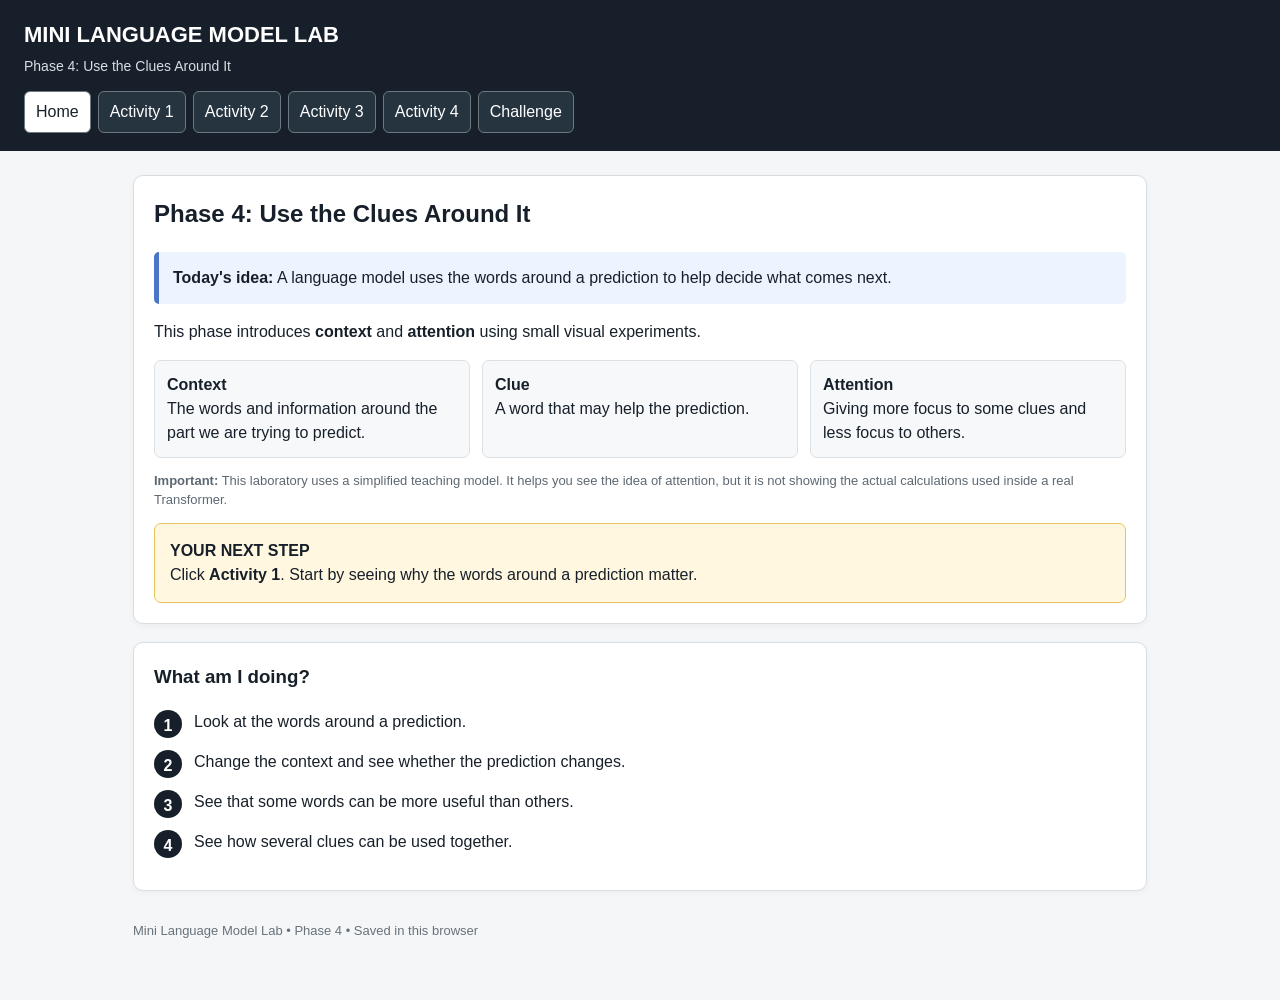
==== ai-tokens/tokens-phase4.html @ fa50ce18 "phase 4 instruction" ====
<!DOCTYPE html>
<html lang="en">
<head>
<meta charset="UTF-8">
<meta name="viewport" content="width=device-width, initial-scale=1.0">
<title>Mini Language Model Lab - Phase 4</title>
<style>
*{box-sizing:border-box}
body{margin:0;font-family:Arial,Helvetica,sans-serif;background:#f4f6f8;color:#17202a;line-height:1.5}
button,input{font:inherit}
button{cursor:pointer}
header{background:#17202a;color:#fff;padding:18px 24px;position:sticky;top:0;z-index:5}
header h1{margin:0;font-size:22px}
header p{margin:5px 0 0;color:#d7dde3;font-size:14px}
nav{display:flex;gap:7px;flex-wrap:wrap;margin-top:14px}
nav button{border:1px solid #6d7780;background:#263440;color:#fff;padding:8px 11px;border-radius:6px}
nav button.active{background:#fff;color:#17202a}
main{max-width:1050px;margin:24px auto;padding:0 18px}
.card{background:#fff;border:1px solid #d8dde2;border-radius:10px;padding:20px;margin-bottom:18px;box-shadow:0 2px 7px rgba(0,0,0,.04)}
h2,h3{margin-top:0}
.small{font-size:13px;color:#5d6872}
.idea{background:#eef4ff;border-left:5px solid #4b74c6;padding:14px;border-radius:5px}
.next{background:#fff7df;border:1px solid #e5c45c;padding:15px;border-radius:7px}
.activity{display:none}.activity.active{display:block}
.progress{height:9px;background:#e3e7eb;border-radius:10px;overflow:hidden;margin:10px 0}
.progress span{display:block;height:100%;width:0;background:#4b74c6}
button.primary{background:#1d5fbf;color:white;border:0;border-radius:6px;padding:10px 15px}
button.secondary{background:#eef1f4;color:#17202a;border:1px solid #c8ced4;border-radius:6px;padding:9px 13px}
button:disabled{opacity:.5;cursor:not-allowed}
.row{display:flex;gap:9px;flex-wrap:wrap;margin-top:12px}
.step{display:flex;gap:12px;margin:12px 0}.num{width:28px;height:28px;border-radius:50%;background:#17202a;color:#fff;text-align:center;padding-top:4px;font-weight:bold;flex:none}
.info-grid{display:grid;grid-template-columns:repeat(auto-fit,minmax(220px,1fr));gap:12px}
.info{background:#f7f8fa;border:1px solid #dce1e5;padding:12px;border-radius:7px}
.sentence{font-size:22px;line-height:1.9;padding:18px;background:#f7f8fa;border:1px solid #dce1e5;border-radius:8px}
.word{display:inline-block;padding:3px 6px;margin:1px;border-radius:5px}
.word.clickable{cursor:pointer}
.word.clickable:hover{outline:2px solid #9aa7b3}
.word.target{background:#17202a;color:#fff}
.word.high{background:#c7dcff;outline:2px solid #4b74c6}
.word.medium{background:#e5efff;outline:1px solid #8aa8d8}
.word.low{background:#f1f2f3}
.blank{display:inline-block;min-width:78px;padding:2px 8px;border-bottom:3px solid #17202a;text-align:center}
.prediction-grid{display:grid;grid-template-columns:1fr 1fr;gap:12px}
.prediction-card{background:#f8f9fb;border:1px solid #dce1e5;border-radius:8px;padding:14px}
.prediction{display:grid;grid-template-columns:90px 1fr 55px;gap:8px;align-items:center;padding:8px 0;border-bottom:1px solid #e5e8ee}
.prediction:last-child{border-bottom:0}
.bar{height:12px;background:#e3e7eb;border-radius:99px;overflow:hidden}.bar span{display:block;height:100%;background:#4b74c6}
.percent{text-align:right;font-weight:bold}
.focus-row{display:grid;grid-template-columns:110px 1fr 70px;gap:10px;align-items:center;margin:9px 0}
.focusbar{height:14px;background:#e3e7eb;border-radius:99px;overflow:hidden}.focusbar span{display:block;height:100%;background:#4b74c6}
.choice{border:1px solid #d4d9de;border-radius:7px;padding:11px;margin:7px 0;background:#fff;cursor:pointer;text-align:left;width:100%}
.choice:hover{background:#f4f6f8}.choice.selected{border-color:#4b74c6;background:#eef4ff}.choice.correct{border-color:#4d8a5b;background:#eaf5ec}.choice.wrong{border-color:#b34b4b;background:#faeded}
.feedback{padding:12px;border-radius:6px;margin-top:10px;display:none}.good{background:#eaf5ec;border:1px solid #8abd93}.bad{background:#faeded;border:1px solid #d79797}
.result{background:#f8f9fb;border:1px solid #dce1e5;border-radius:8px;padding:14px;margin-top:12px}
.hidden{display:none}
@media(max-width:800px){.prediction-grid{grid-template-columns:1fr}.sentence{font-size:19px}}
footer{max-width:1050px;margin:30px auto;padding:0 18px 30px;color:#68727c;font-size:13px}
</style>
</head>
<body>
<header>
  <h1>MINI LANGUAGE MODEL LAB</h1>
  <p>Phase 4: Use the Clues Around It</p>
  <nav>
    <button data-act="home" class="active">Home</button>
    <button data-act="a1">Activity 1</button>
    <button data-act="a2">Activity 2</button>
    <button data-act="a3">Activity 3</button>
    <button data-act="a4">Activity 4</button>
    <button data-act="a5">Challenge</button>
  </nav>
</header>

<main>
<section id="home" class="activity active">
  <div class="card">
    <h2>Phase 4: Use the Clues Around It</h2>
    <div class="idea"><b>Today's idea:</b> A language model uses the words around a prediction to help decide what comes next.</div>
    <p>This phase introduces <b>context</b> and <b>attention</b> using small visual experiments.</p>
    <div class="info-grid">
      <div class="info"><b>Context</b><br>The words and information around the part we are trying to predict.</div>
      <div class="info"><b>Clue</b><br>A word that may help the prediction.</div>
      <div class="info"><b>Attention</b><br>Giving more focus to some clues and less focus to others.</div>
    </div>
    <p class="small"><b>Important:</b> This laboratory uses a simplified teaching model. It helps you see the idea of attention, but it is not showing the actual calculations used inside a real Transformer.</p>
    <div class="next"><b>YOUR NEXT STEP</b><br>Click <b>Activity 1</b>. Start by seeing why the words around a prediction matter.</div>
  </div>
  <div class="card">
    <h3>What am I doing?</h3>
    <div class="step"><div class="num">1</div><div>Look at the words around a prediction.</div></div>
    <div class="step"><div class="num">2</div><div>Change the context and see whether the prediction changes.</div></div>
    <div class="step"><div class="num">3</div><div>See that some words can be more useful than others.</div></div>
    <div class="step"><div class="num">4</div><div>See how several clues can be used together.</div></div>
  </div>
</section>

<section id="a1" class="activity">
  <div class="card">
    <h2>Activity 1: Context Matters</h2>
    <p><b>Context</b> means the information around what the model is trying to predict.</p>
    <p>Look at the same ending in two different situations.</p>
    <div class="prediction-grid">
      <div class="prediction-card">
        <h3>Sentence A</h3>
        <div class="sentence">The robot went to the garage and opened the <span class="blank">___</span>.</div>
        <button class="primary" onclick="showPrediction1('garage')">Show Prediction</button>
        <div id="predA1" class="result hidden"></div>
      </div>
      <div class="prediction-card">
        <h3>Sentence B</h3>
        <div class="sentence">The robot went to the kitchen and opened the <span class="blank">___</span>.</div>
        <button class="primary" onclick="showPrediction1('kitchen')">Show Prediction</button>
        <div id="predB1" class="result hidden"></div>
      </div>
    </div>
    <div class="next"><b>THINK</b><br>The last few words before the blank were not the same. Did the useful clues change?</div>
    <button class="primary" onclick="go('a2')">Continue</button>
  </div>
</section>

<section id="a2" class="activity">
  <div class="card">
    <h2>Activity 2: Change the Context</h2>
    <p>Change one part of the sentence. Then see how the next-word prediction changes.</p>
    <div class="sentence" id="editableSentence">The robot walked into the <span class="blank">___</span> and looked around.</div>
    <div class="row">
      <button class="choice" id="ctxRoom" onclick="setContext2('room')">room</button>
      <button class="choice" id="ctxForest" onclick="setContext2('forest')">forest</button>
      <button class="choice" id="ctxKitchen" onclick="setContext2('kitchen')">kitchen</button>
    </div>
    <button class="primary" onclick="showPrediction2()">Show Prediction</button>
    <div id="predA2" class="result hidden"></div>
    <div class="next"><b>YOUR NEXT STEP</b><br>Choose <b>room</b>. Show the prediction. Then choose <b>kitchen</b> and show it again.</div>
    <button class="secondary" onclick="go('a1')">Back</button>
    <button class="primary" onclick="go('a3')">Continue</button>
  </div>
</section>

<section id="a3" class="activity">
  <div class="card">
    <h2>Activity 3: Attention Is Focusing</h2>
    <p>The model does not need every word to be equally useful. In this simple example, some words give stronger clues than others.</p>
    <div class="sentence" id="attentionSentence"></div>
    <button class="primary" onclick="showAttention3()">Show What the Model Focuses On</button>
    <div id="attentionResult" class="result hidden"></div>
    <div class="result">
      <b>Simple meaning:</b><br>
      Attention means giving more focus to some words and less focus to others.
    </div>
    <div class="next"><b>THINK</b><br>Which words received the strongest focus? Why might those words be useful for predicting what happens next?</div>
    <button class="secondary" onclick="go('a2')">Back</button>
    <button class="primary" onclick="go('a4')">Continue</button>
  </div>
</section>

<section id="a4" class="activity">
  <div class="card">
    <h2>Activity 4: Use Several Clues</h2>
    <p>A prediction can use more than one useful clue at the same time.</p>
    <div class="sentence" id="severalSentence"></div>
    <button class="primary" onclick="showSeveral4()">Show Useful Clues</button>
    <div id="severalResult" class="result hidden"></div>
    <div class="next"><b>YOUR NEXT STEP</b><br>Look at all the highlighted words. Notice that the model can use several clues together, not just one word.</div>
    <button class="secondary" onclick="go('a3')">Back</button>
    <button class="primary" onclick="go('a5')">Continue</button>
  </div>
</section>

<section id="a5" class="activity">
  <div class="card">
    <h2>Challenge: What Should the Model Focus On?</h2>
    <p>Read the sentence. Imagine that the model wants to predict what happens next.</p>
    <div class="sentence">The robot carried the heavy box into the dark room.</div>
    <p><b>Choose the 2 or 3 words you think would be useful clues for predicting what happens next.</b></p>
    <div id="challengeChoices"></div>
    <button class="primary" id="revealChallenge">Show the Model's Clues</button>
    <div id="challengeResult" class="result hidden"></div>
    <div class="result">
      <b>Remember:</b> A useful clue is not a guarantee. Attention can help a model focus, but it does not mean the model perfectly understands the world.
    </div>
    <button class="secondary" onclick="go('a4')">Back</button>
  </div>
</section>
</main>

<footer>Mini Language Model Lab • Phase 4 • Saved in this browser</footer>

<script>
const A1={
 garage:[
  ['car',50],['box',25],['door',25]
 ],
 kitchen:[
  ['door',50],['cabinet',25],['box',25]
 ]
};
let context2='room';

function esc(s){
 return String(s).replace(/[&<>"']/g,m=>({'&':'&amp;','<':'&lt;','>':'&gt;','"':'&quot;',"'":'&#39;'}[m]));
}
function predictionHTML(items){
 return items.map(([w,p])=>`<div class="prediction"><b>${esc(w)}</b><div class="bar"><span style="width:${p}%"></span></div><div class="percent">${p}%</div></div>`).join('');
}
function showPrediction1(kind){
 const id=kind==='garage'?'predA1':'predB1';
 const box=document.getElementById(id);
 box.classList.remove('hidden');
 box.innerHTML='<b>Possible next words</b>'+predictionHTML(A1[kind])+
 '<p class="small">The percentages in this teaching example represent how strongly the simplified model favors each choice.</p>';
}
function setContext2(value){
 context2=value;
 document.querySelectorAll('#a2 .choice').forEach(b=>b.classList.remove('selected'));
 const id={room:'ctxRoom',forest:'ctxForest',kitchen:'ctxKitchen'}[value];
 document.getElementById(id).classList.add('selected');
 document.getElementById('editableSentence').innerHTML=`The robot walked into the <b>${esc(value)}</b> and looked around the <span class="blank">___</span>.`;
 document.getElementById('predA2').classList.add('hidden');
}
function showPrediction2(){
 const maps={
  room:[['door',60],['table',25],['chair',15]],
  forest:[['trees',60],['river',25],['cave',15]],
  kitchen:[['table',50],['fridge',35],['door',15]]
 };
 const box=document.getElementById('predA2');
 box.classList.remove('hidden');
 box.innerHTML='<b>Possible next words</b>'+predictionHTML(maps[context2])+
 '<p class="small">Changing the surrounding words changed the prediction choices.</p>';
}
const attentionWords=['The','robot','carried','the','heavy','box','into','the','dark','room'];
const severalWords=['The','robot','carried','the','heavy','box','into','the','dark','room','.'];
function renderWords(words,classes={}){
 return words.map((w,i)=>{
   const c=classes[i]?classes[i]:'';
   return `<span class="word ${c}">${esc(w)}</span>`;
 }).join(' ');
}
function showAttention3(){
 const weights={1:['robot','high'],4:['heavy','high'],5:['box','high'],8:['dark','medium'],9:['room','medium']};
 const classes={};
 Object.keys(weights).forEach(i=>classes[i]=weights[i][1]);
 document.getElementById('attentionSentence').innerHTML=renderWords(attentionWords,classes);
 const rows=[
  ['box',90,'Strong'],
  ['heavy',80,'Strong'],
  ['robot',70,'Strong'],
  ['room',50,'Some'],
  ['dark',45,'Some']
 ];
 document.getElementById('attentionResult').classList.remove('hidden');
 document.getElementById('attentionResult').innerHTML='<b>Simple focus estimate</b>'+
 rows.map(([w,p,l])=>`<div class="focus-row"><b>${w}</b><div class="focusbar"><span style="width:${p}%"></span></div><span>${l}</span></div>`).join('')+
 '<p class="small">In this teaching example, the model gives more focus to words that describe the important object and situation.</p>';
}
function showSeveral4(){
 const classes={1:'high',4:'high',5:'high',8:'medium',9:'medium'};
 document.getElementById('severalSentence').innerHTML=renderWords(severalWords,classes);
 document.getElementById('severalResult').classList.remove('hidden');
 document.getElementById('severalResult').innerHTML=
 '<b>Several clues are being used.</b><p>The highlighted words work together: <b>robot</b>, <b>heavy</b>, <b>box</b>, <b>dark</b>, and <b>room</b>. The model is not forced to use only one clue.</p>';
}
const challengeWords=['robot','carried','heavy','box','dark','room','the','into'];
const strongest=new Set(['robot','heavy','box','room']);
const selected=new Set();
function makeChallenge(){
 const c=document.getElementById('challengeChoices');
 c.innerHTML='';
 challengeWords.forEach(w=>{
  const b=document.createElement('button');
  b.className='choice';
  b.textContent=w;
  b.onclick=()=>{
    if(selected.has(w)){selected.delete(w);b.classList.remove('selected')}
    else{selected.add(w);b.classList.add('selected')}
  };
  c.appendChild(b);
 });
}
document.getElementById('revealChallenge').onclick=()=>{
 const box=document.getElementById('challengeResult');
 box.classList.remove('hidden');
 const picked=[...selected];
 const good=picked.filter(x=>strongest.has(x)).length;
 document.querySelectorAll('#challengeChoices .choice').forEach(b=>{
   if(strongest.has(b.textContent)) b.classList.add('correct');
   else if(selected.has(b.textContent)) b.classList.add('wrong');
 });
 box.innerHTML='<b>Model clues in this teaching example:</b> robot, heavy, box, room.'+
 '<p>You selected '+(picked.length?picked.join(', '):'no words')+'. The point is not to find a perfect answer. The model can use several useful pieces of context together.</p>';
};

function go(id){
 document.querySelectorAll('.activity').forEach(x=>x.classList.remove('active'));
 document.getElementById(id).classList.add('active');
 document.querySelectorAll('nav button').forEach(x=>x.classList.toggle('active',x.dataset.act===id));
 window.scrollTo({top:0,behavior:'smooth'});
 localStorage.setItem('phase4_last',id);
}
document.querySelectorAll('nav button').forEach(b=>b.onclick=()=>go(b.dataset.act));

document.getElementById('attentionSentence').innerHTML=renderWords(attentionWords);
document.getElementById('severalSentence').innerHTML=renderWords(severalWords);
makeChallenge();

const last=localStorage.getItem('phase4_last');
if(last && document.getElementById(last))go(last);
</script>
</body>
</html>
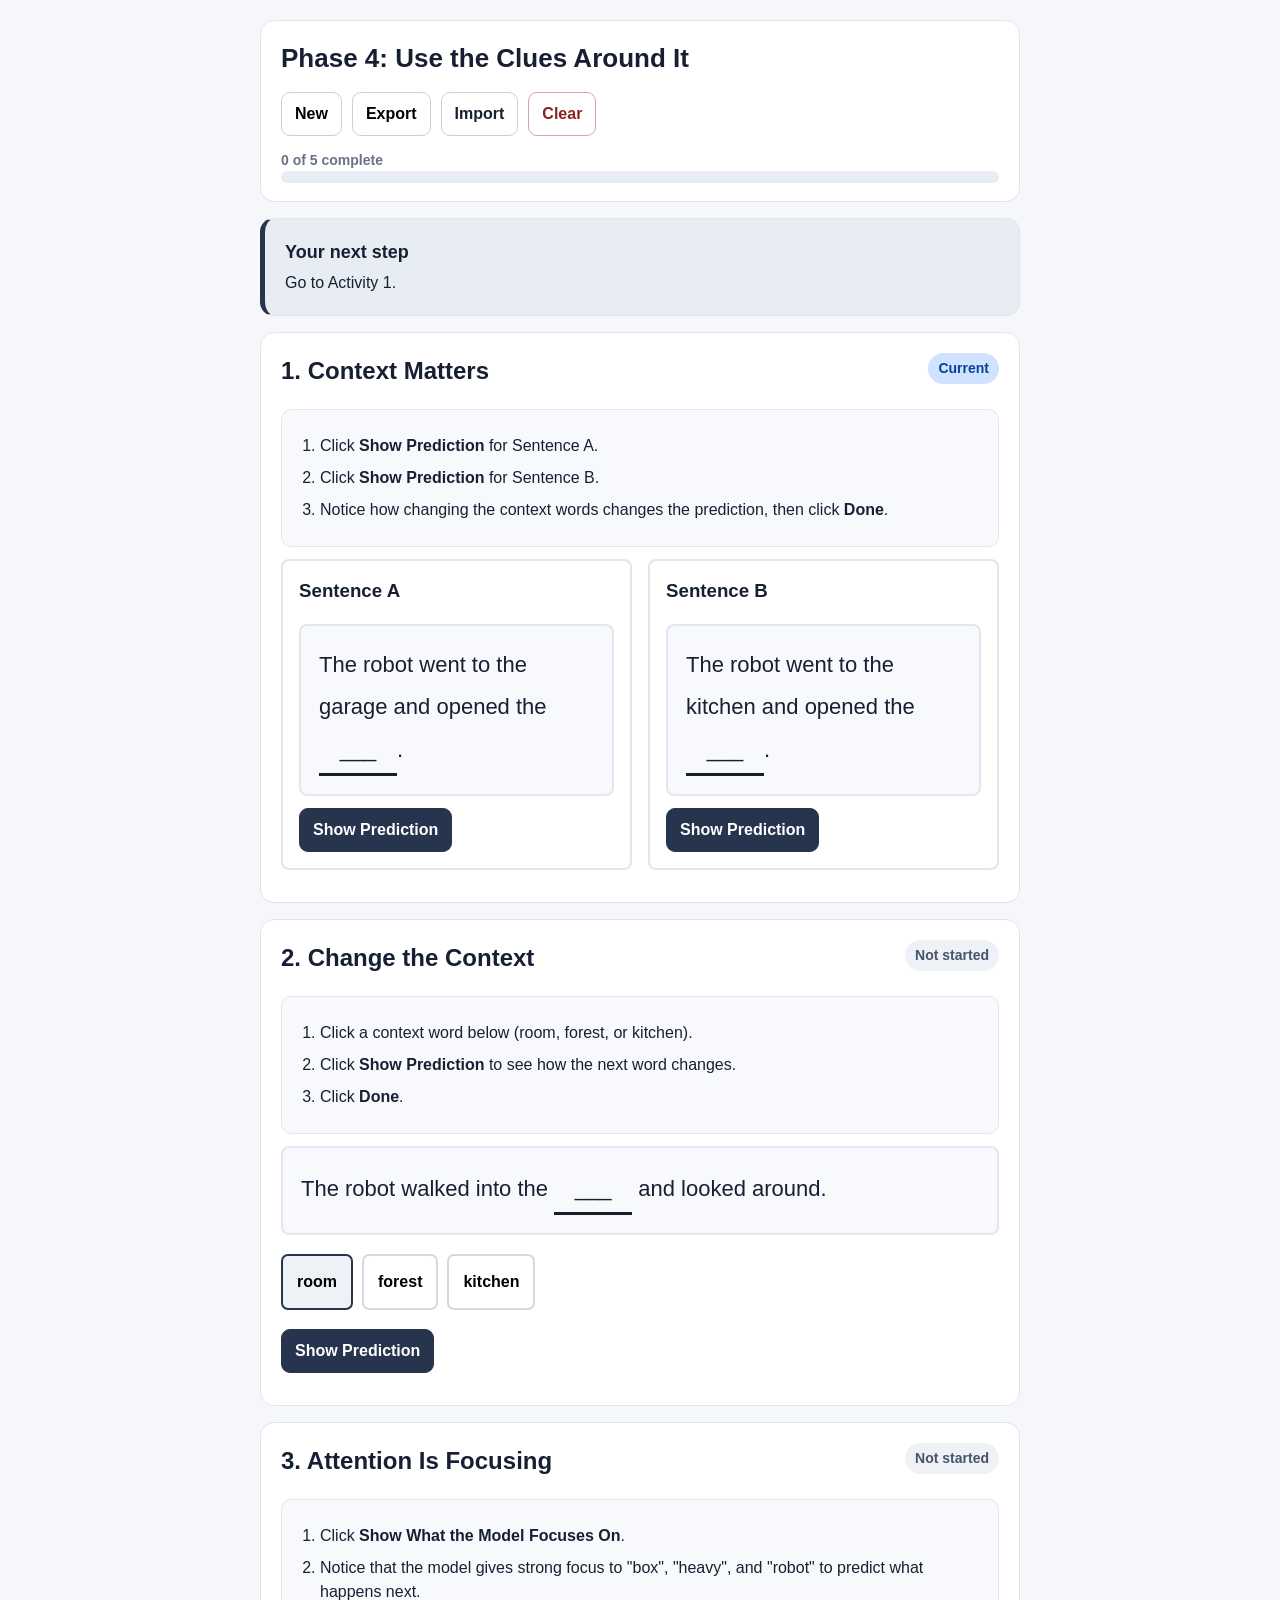
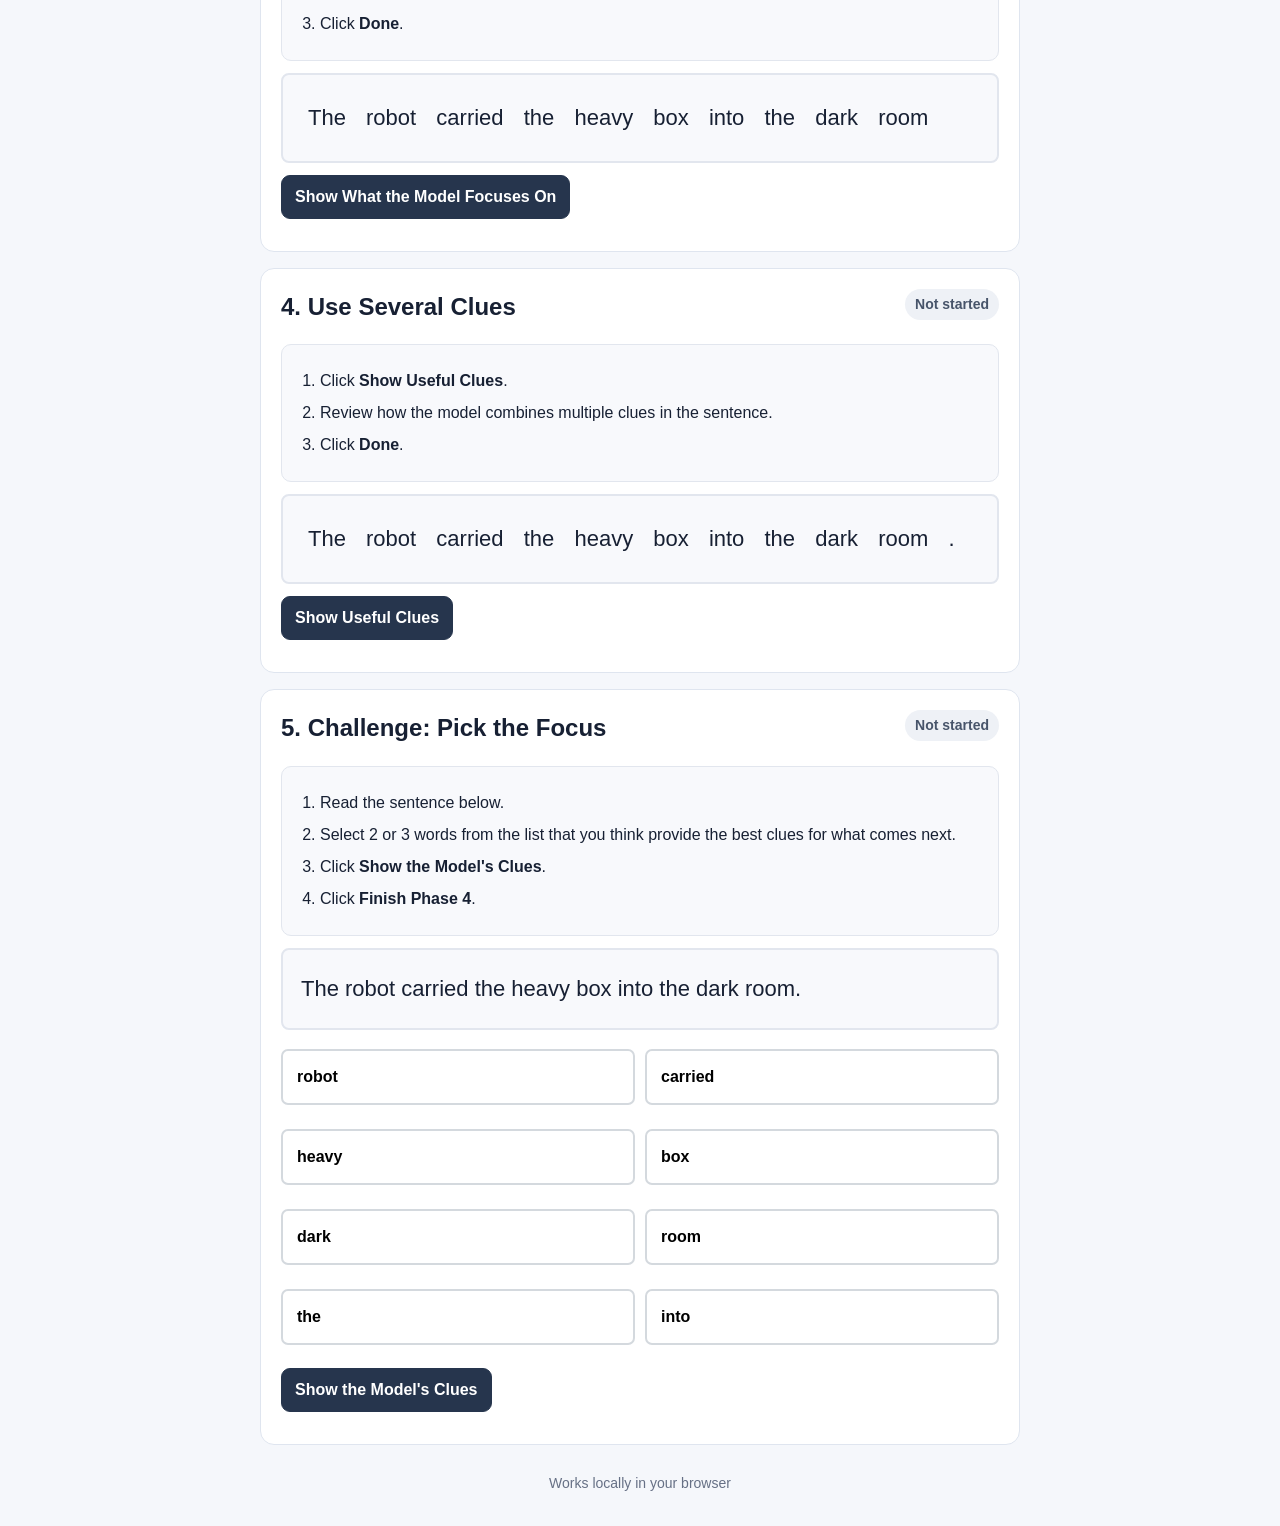
==== commit a6b55fa3: "version 2 wiht clear notes" ====
--- a/ai-tokens/tokens-phase4.html
+++ b/ai-tokens/tokens-phase4.html
@@ -1,310 +1,439 @@
-<!DOCTYPE html>
+<!doctype html>
 <html lang="en">
 <head>
-<meta charset="UTF-8">
-<meta name="viewport" content="width=device-width, initial-scale=1.0">
+<meta charset="utf-8">
+<meta name="viewport" content="width=device-width,initial-scale=1">
 <title>Mini Language Model Lab - Phase 4</title>
 <style>
 *{box-sizing:border-box}
-body{margin:0;font-family:Arial,Helvetica,sans-serif;background:#f4f6f8;color:#17202a;line-height:1.5}
-button,input{font:inherit}
+body{margin:0;font-family:Arial,Helvetica,sans-serif;background:#f5f7fb;color:#172033;line-height:1.5;font-size:16px}
+button,input,textarea{font:inherit}
 button{cursor:pointer}
-header{background:#17202a;color:#fff;padding:18px 24px;position:sticky;top:0;z-index:5}
-header h1{margin:0;font-size:22px}
-header p{margin:5px 0 0;color:#d7dde3;font-size:14px}
-nav{display:flex;gap:7px;flex-wrap:wrap;margin-top:14px}
-nav button{border:1px solid #6d7780;background:#263440;color:#fff;padding:8px 11px;border-radius:6px}
-nav button.active{background:#fff;color:#17202a}
-main{max-width:1050px;margin:24px auto;padding:0 18px}
-.card{background:#fff;border:1px solid #d8dde2;border-radius:10px;padding:20px;margin-bottom:18px;box-shadow:0 2px 7px rgba(0,0,0,.04)}
-h2,h3{margin-top:0}
-.small{font-size:13px;color:#5d6872}
-.idea{background:#eef4ff;border-left:5px solid #4b74c6;padding:14px;border-radius:5px}
-.next{background:#fff7df;border:1px solid #e5c45c;padding:15px;border-radius:7px}
-.activity{display:none}.activity.active{display:block}
-.progress{height:9px;background:#e3e7eb;border-radius:10px;overflow:hidden;margin:10px 0}
-.progress span{display:block;height:100%;width:0;background:#4b74c6}
-button.primary{background:#1d5fbf;color:white;border:0;border-radius:6px;padding:10px 15px}
-button.secondary{background:#eef1f4;color:#17202a;border:1px solid #c8ced4;border-radius:6px;padding:9px 13px}
-button:disabled{opacity:.5;cursor:not-allowed}
+.app{max-width:800px;margin:0 auto;padding:20px}
+header{background:white;border:1px solid #dfe5ef;border-radius:14px;padding:18px 20px;margin-bottom:16px}
+h1,h2,h3{margin-top:0}
+h1{font-size:26px;margin-bottom:4px}
+.subtitle{margin:0;color:#5b6577}
+.topbar{display:flex;gap:10px;flex-wrap:wrap;margin-top:14px}
+.btn{border:1px solid #c8d0dd;background:white;border-radius:9px;padding:9px 13px;font-weight:bold;font-size:16px}
+.btn.primary{background:#26354d;color:white;border-color:#26354d}
+.btn.danger{border-color:#d6a4a4;color:#8a2222}
+.progress{margin-top:14px}
+.progressbar{height:12px;background:#e8ecf3;border-radius:99px;overflow:hidden}
+.progressfill{height:100%;width:0;background:#26354d;transition:width .25s}
+main{display:grid;grid-template-columns:1fr;gap:16px}
+.card{background:white;border:1px solid #dfe5ef;border-radius:14px;padding:20px;margin-bottom:16px;transition:opacity 0.3s}
+.next{border-left:5px solid #26354d; background:#e8ecf3}
+.next strong{display:block;font-size:18px;margin-bottom:5px}
+.step-title{display:flex;justify-content:space-between;align-items:flex-start;gap:10px}
+.badge{font-size:14px;padding:5px 10px;border-radius:99px;background:#eef1f6;color:#47546a;white-space:nowrap;font-weight:bold;transition:all 0.3s}
+.badge.active-badge{background:#cfe2ff;color:#084298}
+.badge.complete-badge{background:#d1e7dd;color:#0f5132}
+.instructions{background:#f8f9fc;border:1px solid #e2e6ee;border-radius:10px;padding:16px;font-size:16px}
+.instructions ol{margin:8px 0 0;padding-left:22px}
+.instructions li{margin-bottom:8px}
+.label{font-weight:700;margin:12px 0 6px;display:block}
 .row{display:flex;gap:9px;flex-wrap:wrap;margin-top:12px}
-.step{display:flex;gap:12px;margin:12px 0}.num{width:28px;height:28px;border-radius:50%;background:#17202a;color:#fff;text-align:center;padding-top:4px;font-weight:bold;flex:none}
-.info-grid{display:grid;grid-template-columns:repeat(auto-fit,minmax(220px,1fr));gap:12px}
-.info{background:#f7f8fa;border:1px solid #dce1e5;padding:12px;border-radius:7px}
-.sentence{font-size:22px;line-height:1.9;padding:18px;background:#f7f8fa;border:1px solid #dce1e5;border-radius:8px}
+
+.sentence{font-size:22px;line-height:1.9;padding:18px;background:#f8f9fc;border:2px solid #e2e6ee;border-radius:8px;margin:12px 0}
 .word{display:inline-block;padding:3px 6px;margin:1px;border-radius:5px}
-.word.clickable{cursor:pointer}
-.word.clickable:hover{outline:2px solid #9aa7b3}
 .word.target{background:#17202a;color:#fff}
-.word.high{background:#c7dcff;outline:2px solid #4b74c6}
-.word.medium{background:#e5efff;outline:1px solid #8aa8d8}
-.word.low{background:#f1f2f3}
+.word.high{background:#c7dcff;border:2px solid #4b74c6;padding:1px 4px}
+.word.medium{background:#e5efff;border:2px solid #8aa8d8;padding:1px 4px}
 .blank{display:inline-block;min-width:78px;padding:2px 8px;border-bottom:3px solid #17202a;text-align:center}
-.prediction-grid{display:grid;grid-template-columns:1fr 1fr;gap:12px}
-.prediction-card{background:#f8f9fb;border:1px solid #dce1e5;border-radius:8px;padding:14px}
-.prediction{display:grid;grid-template-columns:90px 1fr 55px;gap:8px;align-items:center;padding:8px 0;border-bottom:1px solid #e5e8ee}
+
+.prediction-grid{display:grid;grid-template-columns:1fr 1fr;gap:16px;margin-top:12px}
+.prediction-card{background:#fff;border:2px solid #e2e6ee;border-radius:8px;padding:16px}
+.prediction{display:grid;grid-template-columns:90px 1fr 55px;gap:8px;align-items:center;padding:8px 0;border-bottom:1px solid #e5e8ee;font-size:16px}
 .prediction:last-child{border-bottom:0}
-.bar{height:12px;background:#e3e7eb;border-radius:99px;overflow:hidden}.bar span{display:block;height:100%;background:#4b74c6}
+.bar{height:12px;background:#e3e7eb;border-radius:99px;overflow:hidden}.bar span{display:block;height:100%;background:#26354d}
 .percent{text-align:right;font-weight:bold}
+
 .focus-row{display:grid;grid-template-columns:110px 1fr 70px;gap:10px;align-items:center;margin:9px 0}
 .focusbar{height:14px;background:#e3e7eb;border-radius:99px;overflow:hidden}.focusbar span{display:block;height:100%;background:#4b74c6}
-.choice{border:1px solid #d4d9de;border-radius:7px;padding:11px;margin:7px 0;background:#fff;cursor:pointer;text-align:left;width:100%}
-.choice:hover{background:#f4f6f8}.choice.selected{border-color:#4b74c6;background:#eef4ff}.choice.correct{border-color:#4d8a5b;background:#eaf5ec}.choice.wrong{border-color:#b34b4b;background:#faeded}
-.feedback{padding:12px;border-radius:6px;margin-top:10px;display:none}.good{background:#eaf5ec;border:1px solid #8abd93}.bad{background:#faeded;border:1px solid #d79797}
-.result{background:#f8f9fb;border:1px solid #dce1e5;border-radius:8px;padding:14px;margin-top:12px}
+
+.choice{border:2px solid #d4d9de;border-radius:7px;padding:14px;margin:7px 0;background:#fff;cursor:pointer;text-align:left;width:100%;font-size:16px;font-weight:bold}
+.choice:hover{background:#f4f6f8}
+.choice.selected{border-color:#26354d;background:#eef1f6}
+.choice.correct{border-color:#4d8a5b;background:#eaf5ec}
+.choice.wrong{border-color:#b34b4b;background:#faeded}
+
+.output{background:#f8f9fc;border:1px solid #e2e6ee;border-radius:10px;padding:16px;margin-top:12px}
 .hidden{display:none}
-@media(max-width:800px){.prediction-grid{grid-template-columns:1fr}.sentence{font-size:19px}}
-footer{max-width:1050px;margin:30px auto;padding:0 18px 30px;color:#68727c;font-size:13px}
+.small{font-size:14px;color:#687386;font-weight:bold}
+.complete{background:#f1f7f2;border:1px solid #c8dfcc;border-radius:10px;padding:24px;text-align:center}
+footer{color:#667085;font-size:14px;text-align:center;padding:12px}
+
+@media(max-width:600px){.prediction-grid{grid-template-columns:1fr}}
 </style>
 </head>
 <body>
+<div class="app">
 <header>
-  <h1>MINI LANGUAGE MODEL LAB</h1>
-  <p>Phase 4: Use the Clues Around It</p>
-  <nav>
-    <button data-act="home" class="active">Home</button>
-    <button data-act="a1">Activity 1</button>
-    <button data-act="a2">Activity 2</button>
-    <button data-act="a3">Activity 3</button>
-    <button data-act="a4">Activity 4</button>
-    <button data-act="a5">Challenge</button>
-  </nav>
+  <h1>Phase 4: Use the Clues Around It</h1>
+  <div class="topbar">
+    <button class="btn" id="newBtn">New</button>
+    <button class="btn" id="exportBtn">Export</button>
+    <label class="btn">Import <input id="importInput" type="file" accept=".json" hidden></label>
+    <button class="btn danger" id="clearBtn">Clear</button>
+  </div>
+  <div class="progress">
+    <div class="small" id="progressText">0 of 5 complete</div>
+    <div class="progressbar"><div class="progressfill" id="progressFill"></div></div>
+  </div>
 </header>
 
 <main>
-<section id="home" class="activity active">
-  <div class="card">
-    <h2>Phase 4: Use the Clues Around It</h2>
-    <div class="idea"><b>Today's idea:</b> A language model uses the words around a prediction to help decide what comes next.</div>
-    <p>This phase introduces <b>context</b> and <b>attention</b> using small visual experiments.</p>
-    <div class="info-grid">
-      <div class="info"><b>Context</b><br>The words and information around the part we are trying to predict.</div>
-      <div class="info"><b>Clue</b><br>A word that may help the prediction.</div>
-      <div class="info"><b>Attention</b><br>Giving more focus to some clues and less focus to others.</div>
-    </div>
-    <p class="small"><b>Important:</b> This laboratory uses a simplified teaching model. It helps you see the idea of attention, but it is not showing the actual calculations used inside a real Transformer.</p>
-    <div class="next"><b>YOUR NEXT STEP</b><br>Click <b>Activity 1</b>. Start by seeing why the words around a prediction matter.</div>
-  </div>
-  <div class="card">
-    <h3>What am I doing?</h3>
-    <div class="step"><div class="num">1</div><div>Look at the words around a prediction.</div></div>
-    <div class="step"><div class="num">2</div><div>Change the context and see whether the prediction changes.</div></div>
-    <div class="step"><div class="num">3</div><div>See that some words can be more useful than others.</div></div>
-    <div class="step"><div class="num">4</div><div>See how several clues can be used together.</div></div>
-  </div>
-</section>
-
-<section id="a1" class="activity">
-  <div class="card">
-    <h2>Activity 1: Context Matters</h2>
-    <p><b>Context</b> means the information around what the model is trying to predict.</p>
-    <p>Look at the same ending in two different situations.</p>
+<section>
+  <div class="card next">
+    <strong id="nextTitle">Your next step</strong>
+    <span id="nextText">Start with Activity 1.</span>
+  </div>
+
+  <div class="card" id="activity1">
+    <div class="step-title"><div><h2>1. Context Matters</h2></div><span class="badge" id="b1">Not started</span></div>
+    <div class="instructions">
+      <ol>
+        <li>Click <b>Show Prediction</b> for Sentence A.</li>
+        <li>Click <b>Show Prediction</b> for Sentence B.</li>
+        <li>Notice how changing the context words changes the prediction, then click <b>Done</b>.</li>
+      </ol>
+    </div>
+    
     <div class="prediction-grid">
       <div class="prediction-card">
         <h3>Sentence A</h3>
         <div class="sentence">The robot went to the garage and opened the <span class="blank">___</span>.</div>
-        <button class="primary" onclick="showPrediction1('garage')">Show Prediction</button>
-        <div id="predA1" class="result hidden"></div>
+        <div class="row"><button class="btn primary" onclick="showPrediction1('garage')">Show Prediction</button></div>
+        <div id="predA1" class="output hidden"></div>
       </div>
       <div class="prediction-card">
         <h3>Sentence B</h3>
         <div class="sentence">The robot went to the kitchen and opened the <span class="blank">___</span>.</div>
-        <button class="primary" onclick="showPrediction1('kitchen')">Show Prediction</button>
-        <div id="predB1" class="result hidden"></div>
+        <div class="row"><button class="btn primary" onclick="showPrediction1('kitchen')">Show Prediction</button></div>
+        <div id="predB1" class="output hidden"></div>
       </div>
     </div>
-    <div class="next"><b>THINK</b><br>The last few words before the blank were not the same. Did the useful clues change?</div>
-    <button class="primary" onclick="go('a2')">Continue</button>
-  </div>
-</section>
-
-<section id="a2" class="activity">
-  <div class="card">
-    <h2>Activity 2: Change the Context</h2>
-    <p>Change one part of the sentence. Then see how the next-word prediction changes.</p>
+    <div class="row">
+      <button class="btn hidden" id="done1">Done</button>
+    </div>
+  </div>
+
+  <div class="card" id="activity2">
+    <div class="step-title"><div><h2>2. Change the Context</h2></div><span class="badge" id="b2">Not started</span></div>
+    <div class="instructions">
+      <ol>
+        <li>Click a context word below (room, forest, or kitchen).</li>
+        <li>Click <b>Show Prediction</b> to see how the next word changes.</li>
+        <li>Click <b>Done</b>.</li>
+      </ol>
+    </div>
     <div class="sentence" id="editableSentence">The robot walked into the <span class="blank">___</span> and looked around.</div>
     <div class="row">
-      <button class="choice" id="ctxRoom" onclick="setContext2('room')">room</button>
-      <button class="choice" id="ctxForest" onclick="setContext2('forest')">forest</button>
-      <button class="choice" id="ctxKitchen" onclick="setContext2('kitchen')">kitchen</button>
-    </div>
-    <button class="primary" onclick="showPrediction2()">Show Prediction</button>
-    <div id="predA2" class="result hidden"></div>
-    <div class="next"><b>YOUR NEXT STEP</b><br>Choose <b>room</b>. Show the prediction. Then choose <b>kitchen</b> and show it again.</div>
-    <button class="secondary" onclick="go('a1')">Back</button>
-    <button class="primary" onclick="go('a3')">Continue</button>
-  </div>
-</section>
-
-<section id="a3" class="activity">
-  <div class="card">
-    <h2>Activity 3: Attention Is Focusing</h2>
-    <p>The model does not need every word to be equally useful. In this simple example, some words give stronger clues than others.</p>
+      <button class="btn choice selected" style="width:auto" id="ctxRoom" onclick="setContext2('room')">room</button>
+      <button class="btn choice" style="width:auto" id="ctxForest" onclick="setContext2('forest')">forest</button>
+      <button class="btn choice" style="width:auto" id="ctxKitchen" onclick="setContext2('kitchen')">kitchen</button>
+    </div>
+    <div class="row">
+      <button class="btn primary" onclick="showPrediction2()">Show Prediction</button>
+    </div>
+    <div id="predA2" class="output hidden"></div>
+    <div class="row">
+      <button class="btn hidden" id="done2">Done</button>
+    </div>
+  </div>
+
+  <div class="card" id="activity3">
+    <div class="step-title"><div><h2>3. Attention Is Focusing</h2></div><span class="badge" id="b3">Not started</span></div>
+    <div class="instructions">
+      <ol>
+        <li>Click <b>Show What the Model Focuses On</b>.</li>
+        <li>Notice that the model gives strong focus to "box", "heavy", and "robot" to predict what happens next.</li>
+        <li>Click <b>Done</b>.</li>
+      </ol>
+    </div>
     <div class="sentence" id="attentionSentence"></div>
-    <button class="primary" onclick="showAttention3()">Show What the Model Focuses On</button>
-    <div id="attentionResult" class="result hidden"></div>
-    <div class="result">
-      <b>Simple meaning:</b><br>
-      Attention means giving more focus to some words and less focus to others.
-    </div>
-    <div class="next"><b>THINK</b><br>Which words received the strongest focus? Why might those words be useful for predicting what happens next?</div>
-    <button class="secondary" onclick="go('a2')">Back</button>
-    <button class="primary" onclick="go('a4')">Continue</button>
-  </div>
-</section>
-
-<section id="a4" class="activity">
-  <div class="card">
-    <h2>Activity 4: Use Several Clues</h2>
-    <p>A prediction can use more than one useful clue at the same time.</p>
+    <div class="row">
+      <button class="btn primary" onclick="showAttention3()">Show What the Model Focuses On</button>
+    </div>
+    <div id="attentionResult" class="output hidden"></div>
+    <div class="row">
+      <button class="btn hidden" id="done3">Done</button>
+    </div>
+  </div>
+
+  <div class="card" id="activity4">
+    <div class="step-title"><div><h2>4. Use Several Clues</h2></div><span class="badge" id="b4">Not started</span></div>
+    <div class="instructions">
+      <ol>
+        <li>Click <b>Show Useful Clues</b>.</li>
+        <li>Review how the model combines multiple clues in the sentence.</li>
+        <li>Click <b>Done</b>.</li>
+      </ol>
+    </div>
     <div class="sentence" id="severalSentence"></div>
-    <button class="primary" onclick="showSeveral4()">Show Useful Clues</button>
-    <div id="severalResult" class="result hidden"></div>
-    <div class="next"><b>YOUR NEXT STEP</b><br>Look at all the highlighted words. Notice that the model can use several clues together, not just one word.</div>
-    <button class="secondary" onclick="go('a3')">Back</button>
-    <button class="primary" onclick="go('a5')">Continue</button>
-  </div>
-</section>
-
-<section id="a5" class="activity">
-  <div class="card">
-    <h2>Challenge: What Should the Model Focus On?</h2>
-    <p>Read the sentence. Imagine that the model wants to predict what happens next.</p>
+    <div class="row">
+      <button class="btn primary" onclick="showSeveral4()">Show Useful Clues</button>
+    </div>
+    <div id="severalResult" class="output hidden"></div>
+    <div class="row">
+      <button class="btn hidden" id="done4">Done</button>
+    </div>
+  </div>
+
+  <div class="card" id="activity5">
+    <div class="step-title"><div><h2>5. Challenge: Pick the Focus</h2></div><span class="badge" id="b5">Not started</span></div>
+    <div class="instructions">
+      <ol>
+        <li>Read the sentence below.</li>
+        <li>Select 2 or 3 words from the list that you think provide the best clues for what comes next.</li>
+        <li>Click <b>Show the Model's Clues</b>.</li>
+        <li>Click <b>Finish Phase 4</b>.</li>
+      </ol>
+    </div>
     <div class="sentence">The robot carried the heavy box into the dark room.</div>
-    <p><b>Choose the 2 or 3 words you think would be useful clues for predicting what happens next.</b></p>
-    <div id="challengeChoices"></div>
-    <button class="primary" id="revealChallenge">Show the Model's Clues</button>
-    <div id="challengeResult" class="result hidden"></div>
-    <div class="result">
-      <b>Remember:</b> A useful clue is not a guarantee. Attention can help a model focus, but it does not mean the model perfectly understands the world.
-    </div>
-    <button class="secondary" onclick="go('a4')">Back</button>
+    <div id="challengeChoices" style="display:grid;grid-template-columns:1fr 1fr;gap:10px;"></div>
+    <div class="row" style="margin-top:16px">
+      <button class="btn primary" id="revealChallenge">Show the Model's Clues</button>
+    </div>
+    <div id="challengeResult" class="output hidden"></div>
+    <div class="row">
+      <button class="btn hidden" id="done5">Finish Phase 4</button>
+    </div>
+  </div>
+
+  <div class="card hidden" id="completeCard">
+    <div class="complete">
+      <h2>Phase 4 complete!</h2>
+      <p>The model uses "attention" to focus on the most important surrounding context words to make its prediction.</p>
+    </div>
   </div>
 </section>
 </main>
-
-<footer>Mini Language Model Lab • Phase 4 • Saved in this browser</footer>
+<footer>Works locally in your browser</footer>
+</div>
 
 <script>
-const A1={
- garage:[
-  ['car',50],['box',25],['door',25]
- ],
- kitchen:[
-  ['door',50],['cabinet',25],['box',25]
- ]
-};
+const KEY="miniLLMLab_phase4_v2";
+let state=load();
+
+function defaults(){
+  return{ completed:[false,false,false,false,false] };
+}
+function load(){
+  try{
+    let x=localStorage.getItem(KEY);
+    return x ? {...defaults(),...JSON.parse(x)} : defaults()
+  }catch{return defaults()}
+}
+function save(){
+  localStorage.setItem(KEY,JSON.stringify(state));
+  progress();
+}
+
+function progress(){
+  let n=state.completed.filter(Boolean).length;
+  document.getElementById("progressText").textContent=n+" of 5 complete";
+  document.getElementById("progressFill").style.width=(n*20)+"%";
+  
+  let next=state.completed.findIndex(x=>!x);
+  
+  for(let i=1;i<=5;i++){
+    let b=document.getElementById("b"+i);
+    let card=document.getElementById("activity"+i);
+    if (!b) continue;
+    b.classList.remove("active-badge", "complete-badge");
+    
+    if(state.completed[i-1]){
+      b.textContent="Complete";
+      b.classList.add("complete-badge");
+      if(card) card.style.opacity="0.6";
+    }else if(i-1 === next){
+      b.textContent="Current";
+      b.classList.add("active-badge");
+      if(card) card.style.opacity="1";
+    }else{
+      b.textContent="Not started";
+      if(card) card.style.opacity="1";
+    }
+  }
+  
+  if(next<0){
+    document.getElementById("nextTitle").textContent="All done!";
+    document.getElementById("nextText").textContent="You completed Phase 4.";
+  }else{
+    document.getElementById("nextTitle").textContent="Your next step";
+    document.getElementById("nextText").textContent="Go to Activity "+(next+1)+".";
+  }
+}
+
+function mark(i){
+  state.completed[i-1]=true;
+  save();
+  
+  setTimeout(()=>{
+    if(i < 5){
+      const nextCard = document.getElementById("activity" + (i + 1));
+      if(nextCard) nextCard.scrollIntoView({behavior: "smooth", block: "start"});
+    } else {
+      const endCard = document.getElementById("completeCard");
+      if(endCard) endCard.scrollIntoView({behavior: "smooth", block: "start"});
+    }
+  }, 150);
+}
+
+function esc(s){
+  return String(s).replace(/[&<>"']/g,m=>({'&':'&amp;','<':'&lt;','>':'&gt;','"':'&quot;',"'":'&#39;'}[m]));
+}
+
+function predictionHTML(items){
+  return items.map(([w,p])=>`<div class="prediction"><b>${esc(w)}</b><div class="bar"><span style="width:${p}%"></span></div><div class="percent">${p}%</div></div>`).join('');
+}
+
+// Activity 1 Logic
+const A1={ garage:[['car',50],['box',25],['door',25]], kitchen:[['door',50],['cabinet',25],['box',25]] };
+let a1_garage = false;
+let a1_kitchen = false;
+
+function showPrediction1(kind){
+  const id = kind==='garage' ? 'predA1' : 'predB1';
+  if(kind==='garage') a1_garage = true;
+  if(kind==='kitchen') a1_kitchen = true;
+  
+  const box=document.getElementById(id);
+  box.classList.remove('hidden');
+  box.innerHTML='<b>Possible next words</b>'+predictionHTML(A1[kind]);
+  
+  if(a1_garage && a1_kitchen) {
+    document.getElementById('done1').classList.remove('hidden');
+  }
+}
+document.getElementById("done1").onclick=()=>{mark(1);document.getElementById("done1").textContent="Done"};
+
+// Activity 2 Logic
 let context2='room';
-
-function esc(s){
- return String(s).replace(/[&<>"']/g,m=>({'&':'&amp;','<':'&lt;','>':'&gt;','"':'&quot;',"'":'&#39;'}[m]));
-}
-function predictionHTML(items){
- return items.map(([w,p])=>`<div class="prediction"><b>${esc(w)}</b><div class="bar"><span style="width:${p}%"></span></div><div class="percent">${p}%</div></div>`).join('');
-}
-function showPrediction1(kind){
- const id=kind==='garage'?'predA1':'predB1';
- const box=document.getElementById(id);
- box.classList.remove('hidden');
- box.innerHTML='<b>Possible next words</b>'+predictionHTML(A1[kind])+
- '<p class="small">The percentages in this teaching example represent how strongly the simplified model favors each choice.</p>';
-}
 function setContext2(value){
- context2=value;
- document.querySelectorAll('#a2 .choice').forEach(b=>b.classList.remove('selected'));
- const id={room:'ctxRoom',forest:'ctxForest',kitchen:'ctxKitchen'}[value];
- document.getElementById(id).classList.add('selected');
- document.getElementById('editableSentence').innerHTML=`The robot walked into the <b>${esc(value)}</b> and looked around the <span class="blank">___</span>.`;
- document.getElementById('predA2').classList.add('hidden');
-}
+  context2=value;
+  document.querySelectorAll('#a2 .choice').forEach(b=>b.classList.remove('selected'));
+  const id={room:'ctxRoom',forest:'ctxForest',kitchen:'ctxKitchen'}[value];
+  document.getElementById(id).classList.add('selected');
+  document.getElementById('editableSentence').innerHTML=`The robot walked into the <b>${esc(value)}</b> and looked around the <span class="blank">___</span>.`;
+  document.getElementById('predA2').classList.add('hidden');
+}
+
 function showPrediction2(){
- const maps={
-  room:[['door',60],['table',25],['chair',15]],
-  forest:[['trees',60],['river',25],['cave',15]],
-  kitchen:[['table',50],['fridge',35],['door',15]]
- };
- const box=document.getElementById('predA2');
- box.classList.remove('hidden');
- box.innerHTML='<b>Possible next words</b>'+predictionHTML(maps[context2])+
- '<p class="small">Changing the surrounding words changed the prediction choices.</p>';
-}
+  const maps={
+    room:[['door',60],['table',25],['chair',15]],
+    forest:[['trees',60],['river',25],['cave',15]],
+    kitchen:[['table',50],['fridge',35],['door',15]]
+  };
+  const box=document.getElementById('predA2');
+  box.classList.remove('hidden');
+  box.innerHTML='<b>Possible next words</b>'+predictionHTML(maps[context2]);
+  document.getElementById('done2').classList.remove('hidden');
+}
+document.getElementById("done2").onclick=()=>{mark(2);document.getElementById("done2").textContent="Done"};
+
+// Activity 3 Logic
 const attentionWords=['The','robot','carried','the','heavy','box','into','the','dark','room'];
+function renderWords(words,classes={}){
+  return words.map((w,i)=>{
+    const c=classes[i]?classes[i]:'';
+    return `<span class="word ${c}">${esc(w)}</span>`;
+  }).join(' ');
+}
+document.getElementById('attentionSentence').innerHTML=renderWords(attentionWords);
+
+function showAttention3(){
+  const weights={1:['robot','high'],4:['heavy','high'],5:['box','high'],8:['dark','medium'],9:['room','medium']};
+  const classes={};
+  Object.keys(weights).forEach(i=>classes[i]=weights[i][1]);
+  document.getElementById('attentionSentence').innerHTML=renderWords(attentionWords,classes);
+  
+  const rows=[
+    ['box',90,'Strong'],['heavy',80,'Strong'],['robot',70,'Strong'],['room',50,'Some'],['dark',45,'Some']
+  ];
+  
+  document.getElementById('attentionResult').classList.remove('hidden');
+  document.getElementById('attentionResult').innerHTML='<b>Focus Estimate</b>'+
+    rows.map(([w,p,l])=>`<div class="focus-row"><b>${w}</b><div class="focusbar"><span style="width:${p}%"></span></div><span>${l}</span></div>`).join('');
+  document.getElementById('done3').classList.remove('hidden');
+}
+document.getElementById("done3").onclick=()=>{mark(3);document.getElementById("done3").textContent="Done"};
+
+// Activity 4 Logic
 const severalWords=['The','robot','carried','the','heavy','box','into','the','dark','room','.'];
-function renderWords(words,classes={}){
- return words.map((w,i)=>{
-   const c=classes[i]?classes[i]:'';
-   return `<span class="word ${c}">${esc(w)}</span>`;
- }).join(' ');
-}
-function showAttention3(){
- const weights={1:['robot','high'],4:['heavy','high'],5:['box','high'],8:['dark','medium'],9:['room','medium']};
- const classes={};
- Object.keys(weights).forEach(i=>classes[i]=weights[i][1]);
- document.getElementById('attentionSentence').innerHTML=renderWords(attentionWords,classes);
- const rows=[
-  ['box',90,'Strong'],
-  ['heavy',80,'Strong'],
-  ['robot',70,'Strong'],
-  ['room',50,'Some'],
-  ['dark',45,'Some']
- ];
- document.getElementById('attentionResult').classList.remove('hidden');
- document.getElementById('attentionResult').innerHTML='<b>Simple focus estimate</b>'+
- rows.map(([w,p,l])=>`<div class="focus-row"><b>${w}</b><div class="focusbar"><span style="width:${p}%"></span></div><span>${l}</span></div>`).join('')+
- '<p class="small">In this teaching example, the model gives more focus to words that describe the important object and situation.</p>';
-}
+document.getElementById('severalSentence').innerHTML=renderWords(severalWords);
+
 function showSeveral4(){
- const classes={1:'high',4:'high',5:'high',8:'medium',9:'medium'};
- document.getElementById('severalSentence').innerHTML=renderWords(severalWords,classes);
- document.getElementById('severalResult').classList.remove('hidden');
- document.getElementById('severalResult').innerHTML=
- '<b>Several clues are being used.</b><p>The highlighted words work together: <b>robot</b>, <b>heavy</b>, <b>box</b>, <b>dark</b>, and <b>room</b>. The model is not forced to use only one clue.</p>';
-}
+  const classes={1:'high',4:'high',5:'high',8:'medium',9:'medium'};
+  document.getElementById('severalSentence').innerHTML=renderWords(severalWords,classes);
+  document.getElementById('severalResult').classList.remove('hidden');
+  document.getElementById('severalResult').innerHTML=
+    '<b>Result:</b> The model combined "robot", "heavy", "box", "dark", and "room" to form context.';
+  document.getElementById('done4').classList.remove('hidden');
+}
+document.getElementById("done4").onclick=()=>{mark(4);document.getElementById("done4").textContent="Done"};
+
+// Activity 5 Logic
 const challengeWords=['robot','carried','heavy','box','dark','room','the','into'];
 const strongest=new Set(['robot','heavy','box','room']);
 const selected=new Set();
+
 function makeChallenge(){
- const c=document.getElementById('challengeChoices');
- c.innerHTML='';
- challengeWords.forEach(w=>{
-  const b=document.createElement('button');
-  b.className='choice';
-  b.textContent=w;
-  b.onclick=()=>{
-    if(selected.has(w)){selected.delete(w);b.classList.remove('selected')}
-    else{selected.add(w);b.classList.add('selected')}
+  const c=document.getElementById('challengeChoices');
+  c.innerHTML='';
+  challengeWords.forEach(w=>{
+    const b=document.createElement('button');
+    b.className='choice';
+    b.textContent=w;
+    b.onclick=()=>{
+      if(selected.has(w)){selected.delete(w);b.classList.remove('selected')}
+      else{selected.add(w);b.classList.add('selected')}
+    };
+    c.appendChild(b);
+  });
+}
+makeChallenge();
+
+document.getElementById('revealChallenge').onclick=()=>{
+  const box=document.getElementById('challengeResult');
+  box.classList.remove('hidden');
+  document.querySelectorAll('#challengeChoices .choice').forEach(b=>{
+    if(strongest.has(b.textContent)) b.classList.add('correct');
+    else if(selected.has(b.textContent)) b.classList.add('wrong');
+  });
+  box.innerHTML="<b>Model's Clues:</b> robot, heavy, box, room.";
+  document.getElementById('done5').classList.remove('hidden');
+};
+document.getElementById("done5").onclick=()=>{mark(5);document.getElementById("done5").textContent="Done";document.getElementById("completeCard").classList.remove("hidden")};
+
+// Topbar Utility Logic
+document.getElementById("newBtn").onclick=()=>{state=defaults();save();location.reload()};
+document.getElementById("clearBtn").onclick=()=>{localStorage.removeItem(KEY);location.reload()};
+document.getElementById("exportBtn").onclick=()=>{
+  let a=document.createElement("a");
+  a.href=URL.createObjectURL(new Blob([JSON.stringify(state,null,2)],{type:"application/json"}));
+  a.download="mini-llm-phase4.json";
+  a.click();
+};
+document.getElementById("importInput").onchange=e=>{
+  let f=e.target.files[0];
+  if(!f)return;
+  let r=new FileReader();
+  r.onload=()=>{
+    try{
+      let x=JSON.parse(r.result);
+      state={...defaults(),...x};
+      save();
+      location.reload();
+    }catch{alert("Error importing file.");}
   };
-  c.appendChild(b);
- });
-}
-document.getElementById('revealChallenge').onclick=()=>{
- const box=document.getElementById('challengeResult');
- box.classList.remove('hidden');
- const picked=[...selected];
- const good=picked.filter(x=>strongest.has(x)).length;
- document.querySelectorAll('#challengeChoices .choice').forEach(b=>{
-   if(strongest.has(b.textContent)) b.classList.add('correct');
-   else if(selected.has(b.textContent)) b.classList.add('wrong');
- });
- box.innerHTML='<b>Model clues in this teaching example:</b> robot, heavy, box, room.'+
- '<p>You selected '+(picked.length?picked.join(', '):'no words')+'. The point is not to find a perfect answer. The model can use several useful pieces of context together.</p>';
+  r.readAsText(f);
 };
 
-function go(id){
- document.querySelectorAll('.activity').forEach(x=>x.classList.remove('active'));
- document.getElementById(id).classList.add('active');
- document.querySelectorAll('nav button').forEach(x=>x.classList.toggle('active',x.dataset.act===id));
- window.scrollTo({top:0,behavior:'smooth'});
- localStorage.setItem('phase4_last',id);
-}
-document.querySelectorAll('nav button').forEach(b=>b.onclick=()=>go(b.dataset.act));
-
-document.getElementById('attentionSentence').innerHTML=renderWords(attentionWords);
-document.getElementById('severalSentence').innerHTML=renderWords(severalWords);
-makeChallenge();
-
-const last=localStorage.getItem('phase4_last');
-if(last && document.getElementById(last))go(last);
+progress();
+if(state.completed.every(Boolean)) document.getElementById("completeCard").classList.remove("hidden");
 </script>
 </body>
-</html>
+</html>
